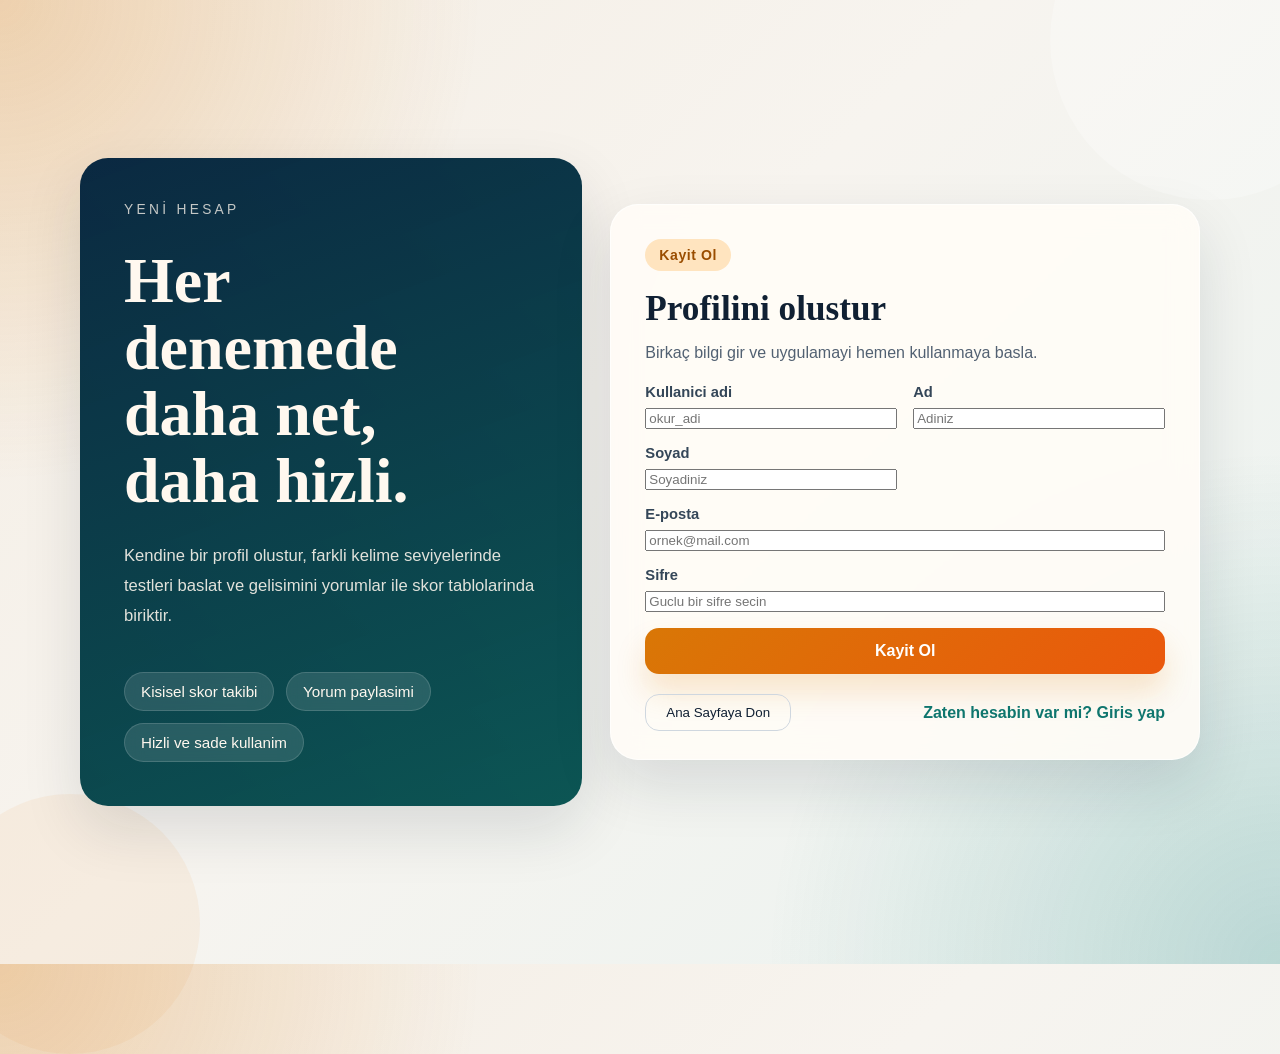
==== register.html @ 16a2481f "Initial commit" ====
<!DOCTYPE html>
<html lang="tr">
<head>
    <meta charset="UTF-8">
    <meta name="viewport" content="width=device-width, initial-scale=1.0">
    <title>Kayit Ol</title>
    <link rel="stylesheet" href="assets/css/styles.css">
</head>
<body data-page="register" class="auth-page">
    <main class="auth-shell auth-shell-register">
        <section class="auth-hero">
            <p class="auth-kicker">Yeni hesap</p>
            <h1>Her denemede daha net, daha hizli.</h1>
            <p class="auth-copy">
                Kendine bir profil olustur, farkli kelime seviyelerinde testleri baslat ve gelisimini
                yorumlar ile skor tablolarinda biriktir.
            </p>
            <div class="auth-highlights">
                <span>Kisisel skor takibi</span>
                <span>Yorum paylasimi</span>
                <span>Hizli ve sade kullanim</span>
            </div>
        </section>

        <section class="auth-card auth-card-wide">
            <div class="auth-badge">Kayit Ol</div>
            <h2>Profilini olustur</h2>
            <p class="auth-subtitle">Birkaç bilgi gir ve uygulamayi hemen kullanmaya basla.</p>
            <p id="registerError" class="error-message hidden"></p>

            <form id="registerForm" class="auth-form auth-form-grid">
                <label class="input-group" for="registerUsername">
                    <span>Kullanici adi</span>
                    <input id="registerUsername" type="text" name="kullanici_adi" placeholder="okur_adi" required>
                </label>

                <label class="input-group" for="registerName">
                    <span>Ad</span>
                    <input id="registerName" type="text" name="isim" placeholder="Adiniz" required>
                </label>

                <label class="input-group" for="registerSurname">
                    <span>Soyad</span>
                    <input id="registerSurname" type="text" name="soyisim" placeholder="Soyadiniz" required>
                </label>

                <label class="input-group input-group-wide" for="registerEmail">
                    <span>E-posta</span>
                    <input id="registerEmail" type="email" name="email" placeholder="ornek@mail.com" required>
                </label>

                <label class="input-group input-group-wide" for="registerPassword">
                    <span>Sifre</span>
                    <input id="registerPassword" type="password" name="sifre" placeholder="Guclu bir sifre secin" required>
                </label>

                <button type="submit" class="primary-action input-group-wide">Kayit Ol</button>
            </form>

            <div class="auth-footer-actions">
                <button type="button" class="ghost-button" data-link="index.html">Ana Sayfaya Don</button>
                <a href="login.html" class="auth-inline-link">Zaten hesabin var mi? Giris yap</a>
            </div>
        </section>
    </main>
    <script src="assets/js/app.js"></script>
</body>
</html>
---- assets/css/styles.css ----
body {
    font-family: "Trebuchet MS", "Segoe UI", sans-serif;
    margin: 0;
    padding: 0;
    color: #102033;
    background: #f6f0e8;
}

.hidden {
    display: none;
}

.auth-page {
    display: flex;
    justify-content: center;
    align-items: center;
    min-height: 100vh;
    padding: 32px 20px;
    background:
        radial-gradient(circle at top left, rgba(217, 119, 6, 0.24), transparent 30%),
        radial-gradient(circle at bottom right, rgba(15, 118, 110, 0.22), transparent 32%),
        linear-gradient(135deg, #f4ede3 0%, #f7f4ef 44%, #eaf3f1 100%);
    position: relative;
    overflow: hidden;
}

.auth-page::before,
.auth-page::after {
    content: "";
    position: absolute;
    border-radius: 999px;
    opacity: 0.55;
    pointer-events: none;
}

.auth-page::before {
    width: 320px;
    height: 320px;
    background: rgba(255, 255, 255, 0.42);
    top: -120px;
    right: -90px;
}

.auth-page::after {
    width: 260px;
    height: 260px;
    background: rgba(225, 143, 52, 0.14);
    bottom: -90px;
    left: -60px;
}

.soft-background {
    background-color: #f9f9f9;
}

.auth-shell {
    width: min(1120px, 100%);
    display: grid;
    grid-template-columns: minmax(280px, 1.05fr) minmax(320px, 0.95fr);
    gap: 28px;
    align-items: stretch;
    position: relative;
    z-index: 1;
}

.auth-shell-register {
    grid-template-columns: minmax(280px, 0.92fr) minmax(380px, 1.08fr);
}

.auth-shell-compact {
    max-width: 560px;
    grid-template-columns: 1fr;
}

.auth-hero,
.auth-card {
    border-radius: 28px;
    box-shadow: 0 24px 60px rgba(16, 32, 51, 0.12);
}

.auth-hero {
    padding: 44px;
    color: #fff8ef;
    background:
        linear-gradient(160deg, rgba(10, 39, 64, 0.96), rgba(12, 87, 84, 0.9)),
        linear-gradient(45deg, #0a2740, #0f766e);
    display: flex;
    flex-direction: column;
    justify-content: space-between;
    min-height: 560px;
}

.auth-kicker {
    margin: 0;
    font-size: 0.86rem;
    letter-spacing: 0.24em;
    text-transform: uppercase;
    color: rgba(255, 248, 239, 0.76);
}

.auth-hero h1 {
    margin: 18px 0 14px;
    font-family: Cambria, Georgia, serif;
    font-size: clamp(2.35rem, 5vw, 4.4rem);
    line-height: 1.04;
    max-width: 10ch;
}

.auth-copy {
    margin: 0;
    max-width: 46ch;
    font-size: 1.04rem;
    line-height: 1.8;
    color: rgba(255, 248, 239, 0.88);
}

.auth-highlights {
    display: flex;
    flex-wrap: wrap;
    gap: 12px;
    margin-top: 28px;
}

.auth-highlights span {
    padding: 10px 16px;
    border-radius: 999px;
    background: rgba(255, 255, 255, 0.12);
    border: 1px solid rgba(255, 255, 255, 0.14);
    backdrop-filter: blur(10px);
    font-size: 0.95rem;
}

.auth-card {
    background: rgba(255, 252, 247, 0.92);
    padding: 34px;
    backdrop-filter: blur(14px);
    border: 1px solid rgba(255, 255, 255, 0.7);
    align-self: center;
}

.auth-card-wide {
    padding: 34px 34px 28px;
}

.auth-badge {
    display: inline-flex;
    align-items: center;
    padding: 8px 14px;
    border-radius: 999px;
    background: #ffe4bf;
    color: #9a4d00;
    font-size: 0.88rem;
    font-weight: 700;
    letter-spacing: 0.04em;
}

.auth-card h2 {
    margin: 18px 0 10px;
    font-family: Cambria, Georgia, serif;
    font-size: 2.2rem;
    color: #102033;
}

.auth-subtitle {
    margin: 0 0 18px;
    color: #526172;
    line-height: 1.7;
}

.auth-form {
    display: grid;
    gap: 16px;
}

.auth-form-grid {
    grid-template-columns: repeat(2, minmax(0, 1fr));
    gap: 16px;
}

.input-group {
    display: grid;
    gap: 8px;
}

.input-group span {
    font-size: 0.92rem;
    font-weight: 700;
    color: #344658;
}

.input-group-wide {
    grid-column: 1 / -1;
}

.auth-footer-actions {
    display: flex;
    justify-content: space-between;
    align-items: center;
    gap: 16px;
    margin-top: 20px;
    flex-wrap: wrap;
}

.auth-inline-link {
    color: #0f766e;
    font-weight: 700;
    text-decoration: none;
}

.auth-inline-link:hover {
    text-decoration: underline;
}

.top-header {
    display: flex;
    justify-content: center;
    background-color: #f4f4f4;
    padding: 10px 20px;
    position: relative;
}

.top-header h1 {
    position: absolute;
    top: 10px;
    left: 50%;
    transform: translateX(-50%);
    margin: 0;
    font-size: 1.5rem;
    color: #333;
    cursor: pointer;
}

.top-header-home {
    justify-content: flex-end;
}

.top-actions {
    display: flex;
    gap: 10px;
}

.top-header button,
.header-button,
.profile-button,
.logout-button,
.comment-button,
.submit-button,
.start-button,
.change-button,
input[type="submit"],
.primary-action,
.ghost-button,
.back-button {
    background-color: #007BFF;
    color: #fff;
    border: none;
    border-radius: 14px;
    cursor: pointer;
    transition: transform 0.2s ease, box-shadow 0.2s ease, background-color 0.2s ease, border-color 0.2s ease;
}

.top-header button,
.profile-button,
.logout-button,
.header-button,
.submit-button,
.comment-button,
.change-button,
input[type="submit"],
.primary-action,
.ghost-button,
.back-button {
    padding: 10px 20px;
}

.top-header button:hover,
.profile-button:hover,
.logout-button:hover,
.header-button:hover,
.submit-button:hover,
.comment-button:hover,
.change-button:hover,
input[type="submit"]:hover,
.primary-action:hover,
.ghost-button:hover,
.back-button:hover {
    background-color: #0056b3;
    transform: translateY(-1px);
    box-shadow: 0 16px 28px rgba(0, 86, 179, 0.2);
}

.centered-main {
    min-height: calc(100vh - 60px);
    display: flex;
    justify-content: center;
    align-items: center;
    text-align: center;
    padding: 20px;
}

.home-copy {
    font-size: 1.8rem;
    line-height: 2;
    color: #333;
    font-weight: bold;
    letter-spacing: 0.05em;
    max-width: 900px;
}

.form-container {
    background: #fff;
    padding: 20px;
    border-radius: 8px;
    box-shadow: 0 4px 6px rgba(0, 0, 0, 0.1);
    width: 100%;
    max-width: 400px;
}

.form-container h2 {
    margin-bottom: 20px;
    color: #333;
    text-align: center;
}

.form-container input,
.comment-input,
select,
textarea {
    width: 100%;
    padding: 14px 16px;
    margin: 0;
    border: 1px solid #cad2da;
    border-radius: 14px;
    font-size: 16px;
    box-sizing: border-box;
    background: rgba(255, 255, 255, 0.95);
    transition: border-color 0.2s ease, box-shadow 0.2s ease, background-color 0.2s ease;
}

.form-container input:focus,
.comment-input:focus,
select:focus,
textarea:focus,
.auth-form input:focus {
    outline: none;
    border-color: #0f766e;
    box-shadow: 0 0 0 4px rgba(15, 118, 110, 0.14);
    background: #fff;
}

.back-button {
    width: 100%;
    background-color: #6c757d;
}

.back-button:hover {
    background-color: #5a6268;
}

.error-message {
    color: #b42318;
    text-align: center;
    margin: 0 0 12px;
    padding: 12px 14px;
    border-radius: 12px;
    background: rgba(244, 67, 54, 0.08);
    border: 1px solid rgba(244, 67, 54, 0.14);
}

.primary-action {
    width: 100%;
    padding: 14px 20px;
    background: linear-gradient(135deg, #d97706, #ea580c);
    box-shadow: 0 18px 30px rgba(217, 119, 6, 0.18);
    font-weight: 700;
    font-size: 1rem;
}

.primary-action:hover {
    background: linear-gradient(135deg, #c06800, #d94d08);
    box-shadow: 0 18px 30px rgba(217, 119, 6, 0.25);
}

.ghost-button {
    background: transparent;
    color: #102033;
    border: 1px solid #cfd7df;
    box-shadow: none;
}

.ghost-button:hover {
    background: #eef3f6;
    border-color: #b8c7d3;
    box-shadow: none;
}

.app-page {
    min-height: 100vh;
    background:
        radial-gradient(circle at top, rgba(15, 118, 110, 0.12), transparent 30%),
        linear-gradient(180deg, #f6f0e8 0%, #f8f5f0 38%, #eef6f4 100%);
    color: #102033;
}

.app-topbar {
    width: min(1200px, calc(100% - 40px));
    margin: 24px auto 0;
    padding: 18px 22px;
    border-radius: 24px;
    display: grid;
    grid-template-columns: minmax(200px, 1fr) auto auto;
    gap: 18px;
    align-items: center;
    background: rgba(255, 252, 247, 0.82);
    border: 1px solid rgba(255, 255, 255, 0.7);
    box-shadow: 0 20px 50px rgba(16, 32, 51, 0.08);
    backdrop-filter: blur(14px);
}

.compact-topbar {
    grid-template-columns: minmax(200px, 1fr) auto;
}

.brand-block {
    cursor: pointer;
}

.brand-block h1 {
    margin: 4px 0 0;
    font-family: Cambria, Georgia, serif;
    font-size: clamp(1.7rem, 2vw, 2.35rem);
    color: #102033;
}

.brand-kicker,
.section-kicker {
    margin: 0;
    text-transform: uppercase;
    letter-spacing: 0.18em;
    font-size: 0.76rem;
    font-weight: 800;
    color: #b65a09;
}

.app-nav {
    display: flex;
    gap: 10px;
    align-items: center;
}

.nav-button,
.profile-button,
.logout-button,
.change-button,
.header-button {
    background: #f2f6f7;
    color: #123145;
    border: 1px solid #d9e4e7;
    box-shadow: none;
    text-decoration: none;
    display: inline-flex;
    align-items: center;
    justify-content: center;
}

.nav-button:hover,
.profile-button:hover,
.logout-button:hover,
.change-button:hover,
.header-button:hover {
    background: #e8eff2;
    box-shadow: none;
}

.profile-container {
    display: inline-flex;
    align-items: center;
    gap: 10px;
    flex-wrap: wrap;
}

.app-user-panel {
    justify-content: flex-end;
}

.user-name {
    display: inline-flex;
    align-items: center;
    padding: 11px 18px;
    background: linear-gradient(135deg, #102033, #184d57);
    color: #fff7ed;
    font-size: 0.96rem;
    border-radius: 999px;
    box-shadow: 0 14px 22px rgba(16, 32, 51, 0.15);
}

.app-layout {
    width: min(1200px, calc(100% - 40px));
    margin: 24px auto 40px;
    display: grid;
    gap: 22px;
}

.dashboard-layout {
    grid-template-columns: minmax(280px, 0.95fr) minmax(280px, 1.05fr);
    grid-template-areas:
        "controls reading"
        "answer answer";
}

.single-column-layout {
    grid-template-columns: 1fr;
}

.control-panel {
    grid-area: controls;
}

.reading-panel {
    grid-area: reading;
}

.answer-panel {
    grid-area: answer;
}

.app-panel,
.themed-card,
.profile-info-card {
    background: rgba(255, 252, 247, 0.88);
    border-radius: 26px;
    border: 1px solid rgba(255, 255, 255, 0.72);
    padding: 24px;
    box-shadow: 0 24px 54px rgba(16, 32, 51, 0.08);
    backdrop-filter: blur(12px);
}

.panel-highlight {
    background:
        linear-gradient(135deg, rgba(16, 32, 51, 0.98), rgba(15, 118, 110, 0.9)),
        linear-gradient(45deg, #102033, #0f766e);
    color: #fff8ef;
}

.panel-highlight h2,
.panel-highlight h3,
.panel-highlight .section-copy,
.panel-highlight .section-kicker {
    color: #fff8ef;
}

.panel-header h3,
.panel-highlight h2 {
    margin: 6px 0 0;
    font-family: Cambria, Georgia, serif;
    font-size: clamp(1.55rem, 2vw, 2.4rem);
    color: #102033;
}

.section-copy {
    margin: 14px 0 0;
    line-height: 1.75;
    color: #5b6876;
    max-width: 68ch;
}

.info-chips {
    display: flex;
    flex-wrap: wrap;
    gap: 12px;
    margin-top: 20px;
}

.info-chips span {
    padding: 10px 14px;
    border-radius: 999px;
    background: rgba(255, 255, 255, 0.12);
    border: 1px solid rgba(255, 255, 255, 0.14);
}

.controls-grid {
    display: grid;
    gap: 16px;
    grid-template-columns: repeat(2, minmax(0, 1fr));
    margin-top: 18px;
}

.start-button,
.submit-button,
.comment-button {
    width: 100%;
    margin-top: 18px;
}

.timer-badge {
    margin-top: 16px;
    min-height: 28px;
    display: inline-flex;
    align-items: center;
    justify-content: center;
    padding: 10px 14px;
    border-radius: 999px;
    background: #eef6f4;
    color: #0f4a50;
    font-weight: 700;
}

.reading-text-card,
#paragrafText {
    min-height: 190px;
    font-size: 1.08rem;
    line-height: 1.95;
    word-wrap: break-word;
    padding: 24px;
    background: linear-gradient(180deg, #fffdfa, #f5efe8);
    border: 1px solid #eadfd3;
    border-radius: 20px;
    box-shadow: inset 0 1px 0 rgba(255, 255, 255, 0.8);
    user-select: none;
    text-align: left;
    margin: 0;
}

.writing-panel {
    display: grid;
    grid-template-columns: minmax(0, 1fr) 220px;
    gap: 16px;
    align-items: start;
}

.comment-section {
    margin-top: 18px;
}

.comment-input {
    width: 100%;
    min-height: 180px;
    resize: vertical;
}

.app-result-card,
.result-section {
    margin-top: 18px;
    min-height: 56px;
    display: flex;
    align-items: center;
    justify-content: center;
    text-align: center;
    border-radius: 18px;
    background: #eef6f4;
    color: #0f4a50;
    font-weight: 700;
}

.table-container {
    text-align: left;
}

.themed-table,
table {
    width: 100%;
    border-collapse: collapse;
    margin-top: 18px;
    overflow: hidden;
    border-radius: 18px;
    background-color: #fffdfa;
}

th,
td {
    padding: 14px 16px;
    border-bottom: 1px solid #ece2d8;
    text-align: left;
}

th {
    background: #14384b;
    color: #fff8ef;
    font-weight: 700;
}

tbody tr:nth-child(even) {
    background: #faf5ef;
}

.empty-row {
    color: #666;
    font-style: italic;
}

.danger-button {
    background-color: #dc3545;
}

.danger-button:hover {
    background-color: #b02a37;
}

.stacked-form {
    display: grid;
    gap: 16px;
}

.profile-page {
    min-height: 100vh;
}

.profile-info-card {
    max-width: 900px;
    width: 100%;
}

.profile-hero-panel {
    max-width: 900px;
}

.profile-item {
    display: grid;
    grid-template-columns: 180px minmax(0, 1fr);
    align-items: center;
    margin-top: 16px;
    padding-top: 16px;
    border-top: 1px solid #ece2d8;
    gap: 16px;
    font-size: 1rem;
    color: #22384a;
}

.profile-label {
    font-weight: 700;
}

.profile-value {
    color: #516375;
}

.profile-actions-inline {
    display: flex;
    align-items: center;
    gap: 12px;
    flex-wrap: wrap;
}

.app-notice {
    position: fixed;
    right: 24px;
    bottom: 24px;
    z-index: 9999;
    max-width: min(360px, calc(100vw - 32px));
    padding: 14px 18px;
    border-radius: 16px;
    background: rgba(16, 32, 51, 0.96);
    color: #fff8ef;
    border: 1px solid rgba(255, 255, 255, 0.12);
    box-shadow: 0 20px 40px rgba(16, 32, 51, 0.24);
    transform: translateY(18px);
    opacity: 0;
    transition: opacity 0.22s ease, transform 0.22s ease;
}

.app-notice.is-visible {
    opacity: 1;
    transform: translateY(0);
}

.app-notice.is-success {
    background: linear-gradient(135deg, rgba(16, 32, 51, 0.96), rgba(15, 118, 110, 0.96));
}

.app-notice.is-error {
    background: linear-gradient(135deg, rgba(120, 24, 24, 0.96), rgba(185, 28, 28, 0.96));
}

@media (max-width: 900px) {
    .auth-shell,
    .auth-shell-register {
        grid-template-columns: 1fr;
    }

    .auth-hero,
    .auth-card,
    .auth-card-wide {
        min-height: auto;
        padding: 28px;
    }

    .auth-form-grid {
        grid-template-columns: 1fr;
    }

    .auth-hero h1 {
        max-width: none;
    }

    .app-topbar,
    .compact-topbar {
        grid-template-columns: 1fr;
        width: min(1200px, calc(100% - 24px));
    }

    .app-nav,
    .app-user-panel {
        justify-content: flex-start;
    }

    .dashboard-layout {
        grid-template-columns: 1fr;
        grid-template-areas:
            "controls"
            "reading"
            "answer";
    }

    .controls-grid,
    .writing-panel,
    .profile-item {
        grid-template-columns: 1fr;
    }

    .app-layout {
        width: min(1200px, calc(100% - 24px));
    }
}

@media (max-width: 600px) {
    .auth-page {
        padding: 16px;
    }

    .auth-hero,
    .auth-card,
    .auth-card-wide {
        padding: 22px;
        border-radius: 22px;
    }

    .auth-card h2 {
        font-size: 1.8rem;
    }

    .app-topbar,
    .app-layout {
        width: calc(100% - 20px);
    }

    .app-panel,
    .themed-card,
    .profile-info-card,
    .hero-panel,
    .table-container {
        padding: 18px;
        border-radius: 20px;
    }

    .app-nav,
    .app-user-panel {
        flex-direction: column;
        align-items: stretch;
    }

    .app-notice {
        left: 10px;
        right: 10px;
        bottom: 12px;
        max-width: none;
    }

    .nav-button,
    .profile-button,
    .logout-button,
    .change-button,
    .header-button {
        width: 100%;
    }

    .auth-footer-actions {
        align-items: stretch;
    }

    .ghost-button,
    .auth-inline-link {
        width: 100%;
        text-align: center;
    }
}
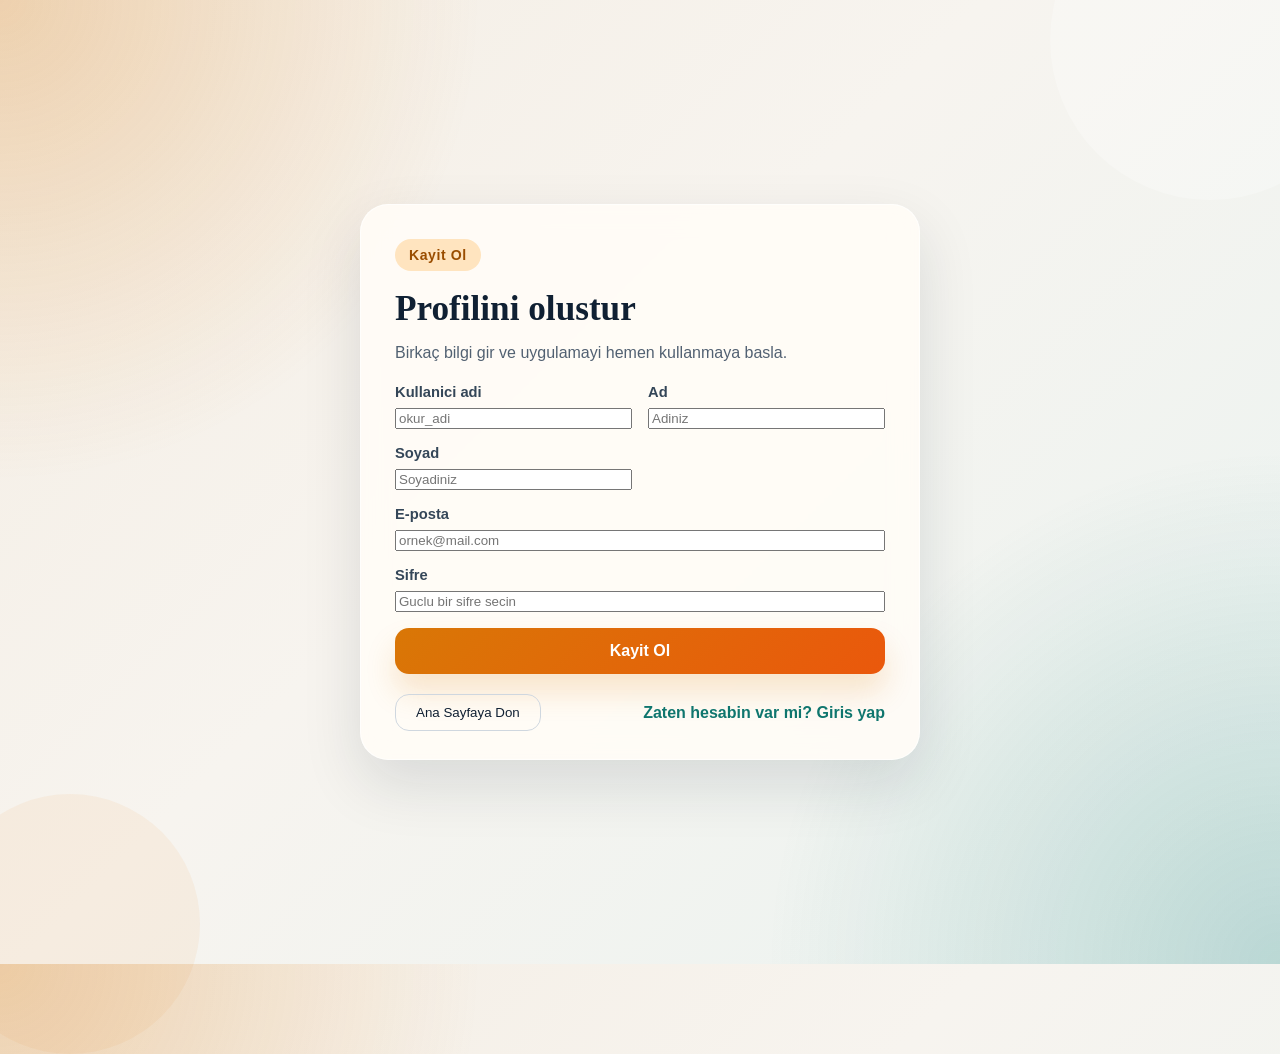
==== commit 552e71f4: "Remove auth hero panels" ====
--- a/register.html
+++ b/register.html
@@ -7,21 +7,7 @@
     <link rel="stylesheet" href="assets/css/styles.css">
 </head>
 <body data-page="register" class="auth-page">
-    <main class="auth-shell auth-shell-register">
-        <section class="auth-hero">
-            <p class="auth-kicker">Yeni hesap</p>
-            <h1>Her denemede daha net, daha hizli.</h1>
-            <p class="auth-copy">
-                Kendine bir profil olustur, farkli kelime seviyelerinde testleri baslat ve gelisimini
-                yorumlar ile skor tablolarinda biriktir.
-            </p>
-            <div class="auth-highlights">
-                <span>Kisisel skor takibi</span>
-                <span>Yorum paylasimi</span>
-                <span>Hizli ve sade kullanim</span>
-            </div>
-        </section>
-
+    <main class="auth-shell auth-shell-compact">
         <section class="auth-card auth-card-wide">
             <div class="auth-badge">Kayit Ol</div>
             <h2>Profilini olustur</h2>
